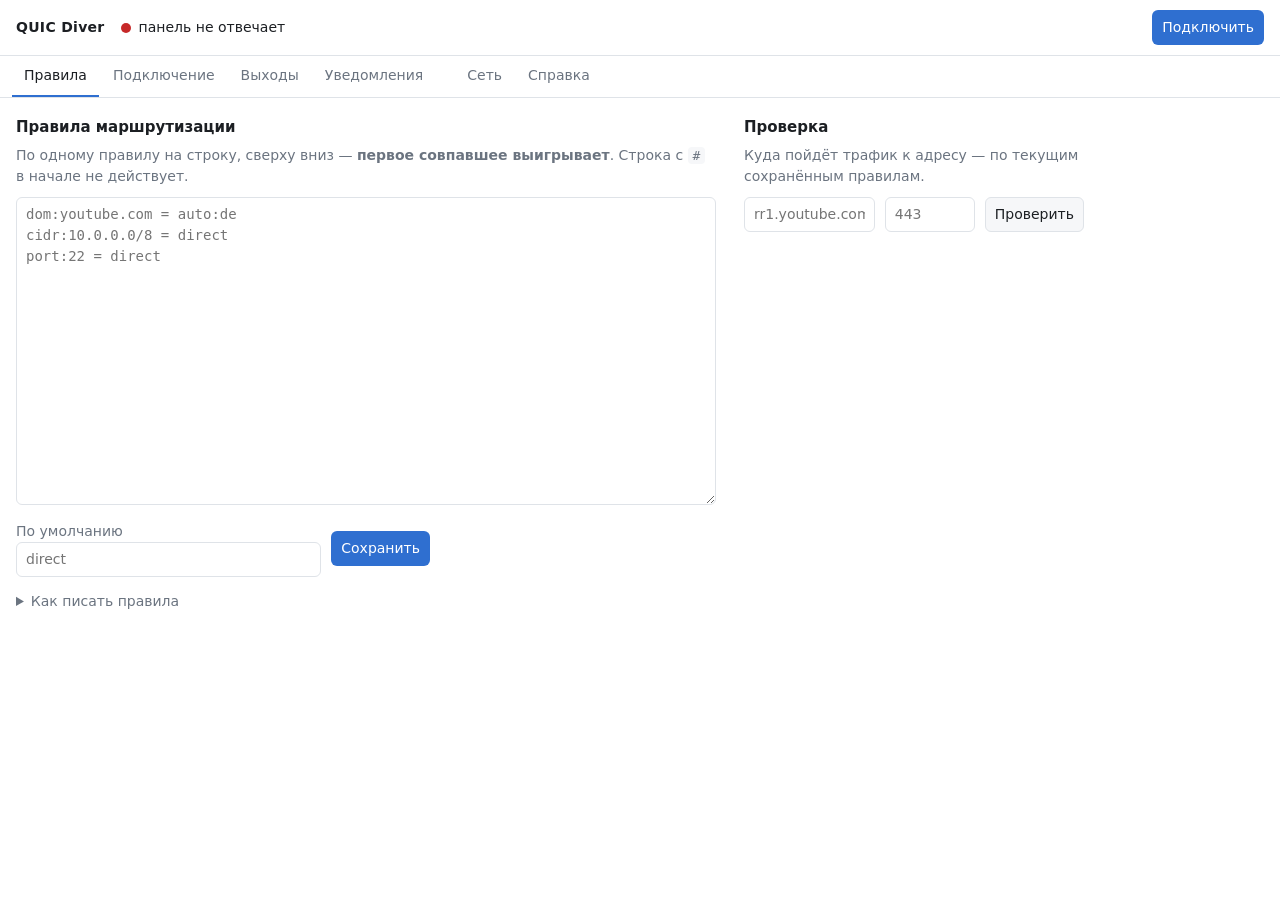
==== internal/client/panel/ui/index.html @ a463176b "feat(client): веб-панель Единственный GUI по ТЗ. Панель открывают, чтобы разово собрать роутинг, и з" ====
<!doctype html>
<html lang="ru">
<head>
<meta charset="utf-8">
<meta name="viewport" content="width=device-width, initial-scale=1">
<title>QUIC Diver</title>
<link rel="stylesheet" href="app.css">
</head>
<body>

<header class="top">
  <div class="brand">QUIC&nbsp;Diver</div>

  <!-- Состояние видно на любом экране: панель открывают, чтобы понять, что
       происходит, и прятать это за вкладкой незачем. -->
  <div class="state" id="state">
    <span class="dot" id="dot"></span>
    <span id="stateText">загружаю…</span>
    <span class="muted" id="stateNode"></span>
  </div>

  <div class="actions">
    <button id="btnConnect" class="primary">Подключить</button>
    <button id="btnDisconnect" hidden>Отключить</button>
  </div>
</header>

<nav class="tabs" id="tabs">
  <a href="#rules" data-tab="rules">Правила</a>
  <a href="#node" data-tab="node">Подключение</a>
  <a href="#exits" data-tab="exits">Выходы</a>
  <a href="#notices" data-tab="notices">Уведомления<span class="badge" id="unread" hidden></span></a>
  <a href="#admin" data-tab="admin">Сеть</a>
  <a href="#help" data-tab="help">Справка</a>
</nav>

<main>

<!-- ПРАВИЛА: главный экран. Ради него панель и открывают. -->
<section id="tab-rules" class="tab">
  <div class="cols">
    <div class="col">
      <h2>Правила маршрутизации</h2>
      <p class="hint">
        По одному правилу на строку, сверху вниз — <b>первое совпавшее выигрывает</b>.
        Строка с <code>#</code> в начале не действует.
      </p>
      <textarea id="rules" spellcheck="false" rows="14"
                placeholder="dom:youtube.com = auto:de&#10;cidr:10.0.0.0/8 = direct&#10;port:22 = direct"></textarea>

      <div class="row">
        <label>По умолчанию
          <input id="defaultOut" list="outs" placeholder="direct">
        </label>
        <button id="btnSaveRules" class="primary">Сохранить</button>
        <span id="rulesMsg" class="msg"></span>
      </div>

      <details class="ref">
        <summary>Как писать правила</summary>
        <table>
          <tr><td><code>dom:youtube.com</code></td><td>домен и его поддомены</td></tr>
          <tr><td><code>cidr:10.0.0.0/8</code></td><td>подсеть назначения</td></tr>
          <tr><td><code>port:443</code></td><td>порт назначения</td></tr>
          <tr><td><code>proc:chrome.exe</code></td><td>процесс <b class="warn">(пока не работает)</b></td></tr>
        </table>
        <p class="hint">
          Справа от <code>=</code> — куда направить: <code>direct</code> (наружу здесь),
          идентификатор узла или <code>auto:тег</code> (лучший узел с этим тегом).
        </p>
      </details>
    </div>

    <!-- ТЕСТЕР: лекарство от главной боли. Правила матчатся по порядку, и
         «почему пошло не туда» иначе выясняется на живом трафике. -->
    <div class="col side">
      <h2>Проверка</h2>
      <p class="hint">Куда пойдёт трафик к адресу — по текущим сохранённым правилам.</p>
      <div class="row">
        <input id="testHost" placeholder="rr1.youtube.com или 10.1.2.3" autocomplete="off">
        <input id="testPort" placeholder="443" class="narrow" inputmode="numeric">
        <button id="btnTest">Проверить</button>
      </div>
      <div id="testResult" class="result" hidden></div>
    </div>
  </div>
</section>

<!-- ПОДКЛЮЧЕНИЕ: узел, токен, что перехватывать. -->
<section id="tab-node" class="tab" hidden>
  <h2>Узел и доступ</h2>
  <p class="hint">
    Адрес — <code>хост:порт</code> или <code>IP:порт</code>. Если указан IP, впишите домен
    в SNI: тогда DNS в подключении не участвует, а сертификат остаётся валидным.
  </p>
  <table class="grid" id="entries"></table>
  <div class="row">
    <button id="btnAddEntry">Добавить точку входа</button>
    <span class="hint">Резервные пробуются по порядку, если первая недоступна.</span>
  </div>

  <label class="wide">Токен доступа
    <input id="token" type="password" autocomplete="off" placeholder="qd_…">
  </label>

  <h2>Перехват</h2>
  <div class="row wrap">
    <label class="check"><input type="checkbox" id="capIPv4"> IPv4</label>
    <label class="check"><input type="checkbox" id="capIPv6"> IPv6</label>
    <label class="check"><input type="checkbox" id="manageDNS"> Забирать DNS</label>
    <label class="check"><input type="checkbox" id="manageProxy"> Снимать системный прокси</label>
    <label>NAT46
      <select id="nat46"><option value="auto">авто</option><option value="on">вкл</option><option value="off">выкл</option></select>
    </label>
  </div>
  <p class="hint">
    Оба семейства выключены — перехватываются оба. «Забирать DNS» нужно, чтобы запросы
    шли через узел: иначе провайдер видит и подменяет их.
  </p>

  <div class="row">
    <button id="btnSaveNode" class="primary">Сохранить</button>
    <span id="nodeMsg" class="msg"></span>
  </div>
</section>

<!-- ВЫХОДЫ: что публикует узел. -->
<section id="tab-exits" class="tab" hidden>
  <h2>Доступные выходы</h2>
  <p class="hint">Метки для правил. Приезжают с узла — правило можно писать не вслепую.</p>
  <div class="row"><button id="btnReloadExits">Обновить</button><span id="exitsMsg" class="msg"></span></div>
  <table class="grid" id="exits"></table>
</section>

<!-- УВЕДОМЛЕНИЯ -->
<section id="tab-notices" class="tab" hidden>
  <h2>Уведомления</h2>
  <p class="hint">
    Сюда попадает то, где система отступила от правил, чтобы оставить вас со связью:
    выход был недоступен, трафик ушёл не туда, куда просили.
  </p>
  <div class="row">
    <button id="btnReadAll">Отметить прочитанными</button>
    <button id="btnClearNotices">Очистить</button>
  </div>
  <div id="notices" class="list"></div>
</section>

<!-- СЕТЬ: управление узлами по админ-токену. -->
<section id="tab-admin" class="tab" hidden>
  <h2>Управление сетью</h2>
  <p class="hint">
    Админ-токен нужен только на время сеанса и <b>не сохраняется</b> — ключ от всей
    сети не должен лежать на диске рядом с клиентским.
  </p>
  <div class="row">
    <input id="adminToken" type="password" placeholder="админ-токен" autocomplete="off">
    <button id="btnAdminLoad" class="primary">Войти</button>
    <span id="adminMsg" class="msg"></span>
  </div>

  <div id="adminBody" hidden>
    <div class="row wrap subtabs">
      <button data-admin="nodes" class="primary">Узлы</button>
      <button data-admin="users">Клиенты</button>
      <button data-admin="stats">Состояние</button>
      <button data-admin="cluster">Кластер</button>
    </div>
    <div id="adminView"></div>
  </div>
</section>

<!-- СПРАВКА -->
<section id="tab-help" class="tab" hidden>
  <div id="help"></div>
</section>

</main>

<script src="app.js"></script>
</body>
</html>
---- internal/client/panel/ui/app.css ----
/* Панель открывают, чтобы разово собрать роутинг, и забывают о ней. Отсюда всё:
   ни анимаций, ни переходов, ни декоративной графики — только то, что помогает
   быстро понять состояние и поправить правила. */

:root {
  --bg: #ffffff;
  --fg: #1c1f23;
  --muted: #6b7480;
  --line: #dfe3e8;
  --panel: #f6f7f9;
  --accent: #2f6fd0;
  --ok: #2e7d32;
  --warn: #b26a00;
  --err: #c62828;
  --mono: ui-monospace, "Cascadia Mono", Consolas, monospace;
}

/* Тема идёт за системой: панель открывают на минуту, и переключатель темы —
   ровно та кнопка, которую никто не нажмёт. */
@media (prefers-color-scheme: dark) {
  :root {
    --bg: #16191d;
    --fg: #e6e9ee;
    --muted: #98a2b0;
    --line: #2c3138;
    --panel: #1d2126;
    --accent: #6aa3f0;
    --ok: #6fbf73;
    --warn: #e0a33e;
    --err: #ef6b6b;
  }
}

* { box-sizing: border-box; }

body {
  margin: 0;
  background: var(--bg);
  color: var(--fg);
  font: 14px/1.5 system-ui, "Segoe UI", sans-serif;
}

/* --- шапка --- */

.top {
  display: flex;
  align-items: center;
  gap: 16px;
  padding: 10px 16px;
  border-bottom: 1px solid var(--line);
  position: sticky;
  top: 0;
  background: var(--bg);
  z-index: 2;
}

.brand { font-weight: 600; letter-spacing: .3px; }

.state { display: flex; align-items: center; gap: 8px; flex: 1; min-width: 0; }
.state .muted { overflow: hidden; text-overflow: ellipsis; white-space: nowrap; }

/* Точка повторяет цвета значка в лотке: пользователь уже знает, что они
   значат, и учить его второй раз незачем. */
.dot {
  width: 10px; height: 10px; border-radius: 50%;
  background: var(--muted); flex: none;
}
.dot.green { background: var(--ok); }
.dot.red { background: var(--err); }
.dot.blue { background: var(--accent); }

.actions { display: flex; gap: 8px; }

/* --- вкладки --- */

.tabs {
  display: flex; gap: 2px; padding: 0 12px;
  border-bottom: 1px solid var(--line); overflow-x: auto;
}
.tabs a {
  padding: 9px 12px; color: var(--muted); text-decoration: none;
  border-bottom: 2px solid transparent; white-space: nowrap;
}
.tabs a:hover { color: var(--fg); }
.tabs a.active { color: var(--fg); border-bottom-color: var(--accent); }

.badge {
  display: inline-block; margin-left: 6px; padding: 0 6px;
  background: var(--accent); color: #fff; border-radius: 9px; font-size: 12px;
}

main { padding: 18px 16px 40px; max-width: 1100px; }

h2 { font-size: 15px; margin: 0 0 6px; }
h2:not(:first-child) { margin-top: 24px; }

.hint { color: var(--muted); margin: 0 0 10px; }
.warn { color: var(--warn); }

/* --- элементы форм --- */

input, textarea, select, button {
  font: inherit; color: inherit;
  background: var(--bg);
  border: 1px solid var(--line); border-radius: 6px;
  padding: 6px 9px;
}
textarea, input { width: 100%; }
textarea { font-family: var(--mono); resize: vertical; }
input.narrow { width: 90px; }

button { background: var(--panel); cursor: pointer; white-space: nowrap; }
button:hover { border-color: var(--muted); }
button.primary { background: var(--accent); color: #fff; border-color: transparent; }
button:disabled { opacity: .5; cursor: default; }

label { display: block; color: var(--muted); }
label.wide { max-width: 520px; }
label.check { display: flex; align-items: center; gap: 6px; color: var(--fg); }
label.check input { width: auto; }

.row { display: flex; align-items: center; gap: 10px; margin: 10px 0; }
.row.wrap { flex-wrap: wrap; }
.row > label { flex: none; }
.cols { display: flex; gap: 28px; align-items: flex-start; flex-wrap: wrap; }
.col { flex: 1 1 420px; min-width: 320px; }
.col.side { flex: 0 1 340px; }

.msg { color: var(--muted); }
.msg.ok { color: var(--ok); }
.msg.err { color: var(--err); }

/* --- таблицы --- */

.grid { width: 100%; border-collapse: collapse; }
.grid th, .grid td {
  text-align: left; padding: 6px 8px;
  border-bottom: 1px solid var(--line); vertical-align: middle;
}
.grid th { color: var(--muted); font-weight: 500; font-size: 13px; }
.grid td.mono, .mono { font-family: var(--mono); }
.grid td.num { text-align: right; font-variant-numeric: tabular-nums; }

/* --- результат проверки правила --- */

.result {
  border: 1px solid var(--line); border-left: 3px solid var(--accent);
  border-radius: 6px; padding: 10px 12px; background: var(--panel);
}
.result .out { font-family: var(--mono); font-size: 16px; }
.result .why { color: var(--muted); margin-top: 4px; }
.result .note { color: var(--warn); margin-top: 6px; }

/* --- список уведомлений --- */

.list { display: flex; flex-direction: column; gap: 8px; }
.item {
  border: 1px solid var(--line); border-left: 3px solid var(--muted);
  border-radius: 6px; padding: 8px 12px; background: var(--panel);
}
.item.warn { border-left-color: var(--warn); }
.item.error { border-left-color: var(--err); }
.item.unread { border-left-width: 5px; }
.item .when { color: var(--muted); font-size: 12px; }

/* --- справка --- */

.ref { margin-top: 14px; }
.ref summary { cursor: pointer; color: var(--muted); }
.ref table { margin-top: 8px; border-collapse: collapse; }
.ref td { padding: 3px 12px 3px 0; }

#help h2 { margin-top: 22px; }
#help h3 { font-size: 14px; margin: 18px 0 4px; }
#help p, #help li { max-width: 76ch; }
#help code, code {
  font-family: var(--mono); font-size: 13px;
  background: var(--panel); padding: 1px 5px; border-radius: 4px;
}
#help pre {
  background: var(--panel); border: 1px solid var(--line);
  border-radius: 6px; padding: 10px 12px; overflow-x: auto;
}
#help pre code { background: none; padding: 0; }

.subtabs { border-bottom: 1px solid var(--line); padding-bottom: 10px; }
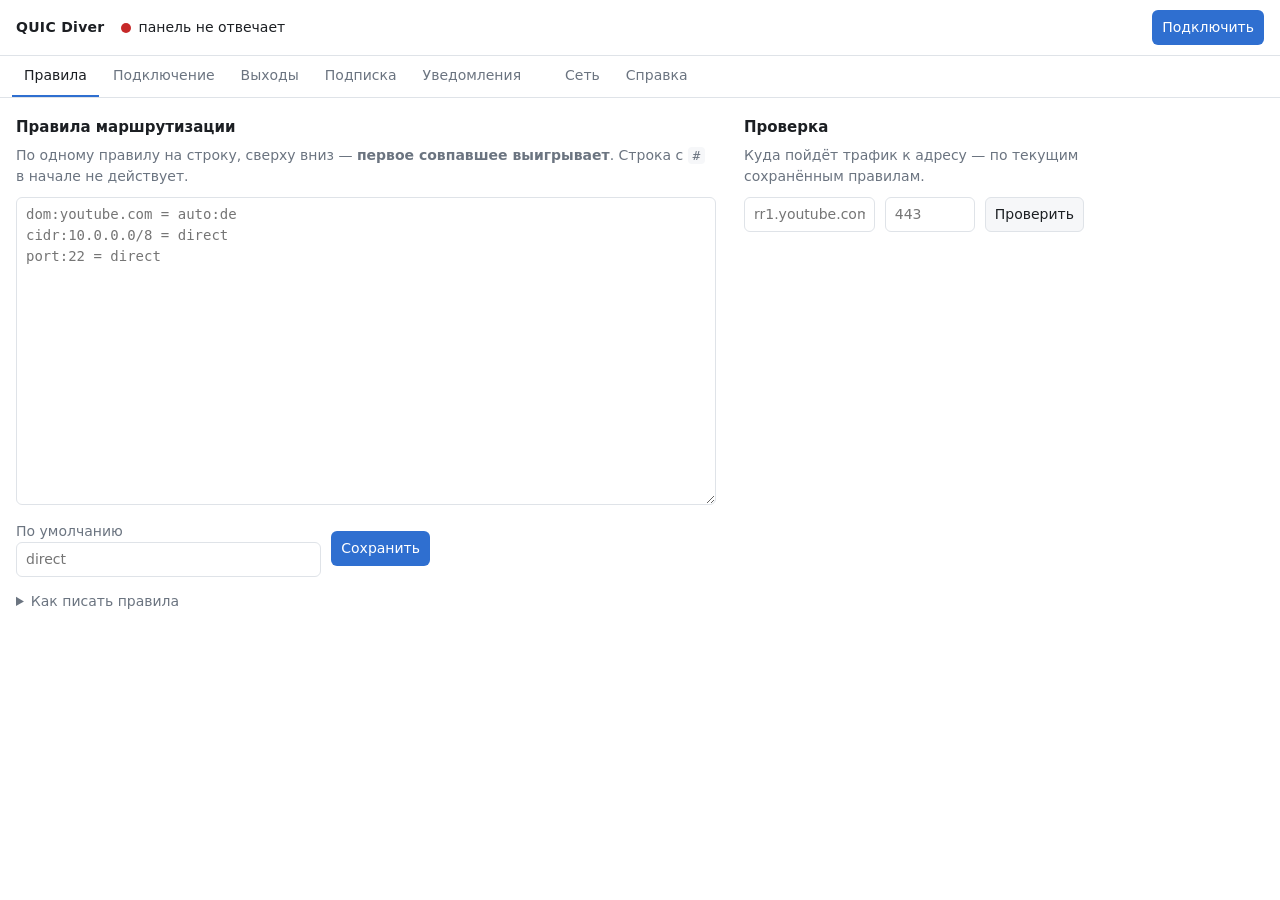
==== commit 23bfe62b: "feat: подписка — сеть рассказывает клиенту о себе сама Адрес узла вписывался руками или вшивался при" ====
--- a/internal/client/panel/ui/index.html
+++ b/internal/client/panel/ui/index.html
@@ -29,6 +29,7 @@
   <a href="#rules" data-tab="rules">Правила</a>
   <a href="#node" data-tab="node">Подключение</a>
   <a href="#exits" data-tab="exits">Выходы</a>
+  <a href="#sub" data-tab="sub">Подписка</a>
   <a href="#notices" data-tab="notices">Уведомления<span class="badge" id="unread" hidden></span></a>
   <a href="#admin" data-tab="admin">Сеть</a>
   <a href="#help" data-tab="help">Справка</a>
@@ -88,6 +89,17 @@
 
 <!-- ПОДКЛЮЧЕНИЕ: узел, токен, что перехватывать. -->
 <section id="tab-node" class="tab" hidden>
+  <h2>Ссылка подключения</h2>
+  <p class="hint">
+    Получили ссылку вида <code>qd://…</code> — вставьте её сюда. Клиент настроится сам:
+    узел, резервные точки и токен приедут вместе с ней.
+  </p>
+  <div class="row">
+    <input id="bundle" placeholder="qd://…" autocomplete="off" spellcheck="false">
+    <button id="btnBundle" class="primary">Применить</button>
+    <span id="bundleMsg" class="msg"></span>
+  </div>
+
   <h2>Узел и доступ</h2>
   <p class="hint">
     Адрес — <code>хост:порт</code> или <code>IP:порт</code>. Если указан IP, впишите домен
@@ -124,6 +136,14 @@
   </div>
 </section>
 
+<!-- ПОДПИСКА: что о нас знает сеть. -->
+<section id="tab-sub" class="tab" hidden>
+  <h2>Подписка</h2>
+  <p class="hint">Что сеть сообщает о вас и о себе. Обновляется сама, обычно раз в час.</p>
+  <div class="row"><button id="btnRefreshSub">Обновить сейчас</button><span id="subMsg" class="msg"></span></div>
+  <div id="subBody"></div>
+</section>
+
 <!-- ВЫХОДЫ: что публикует узел. -->
 <section id="tab-exits" class="tab" hidden>
   <h2>Доступные выходы</h2>
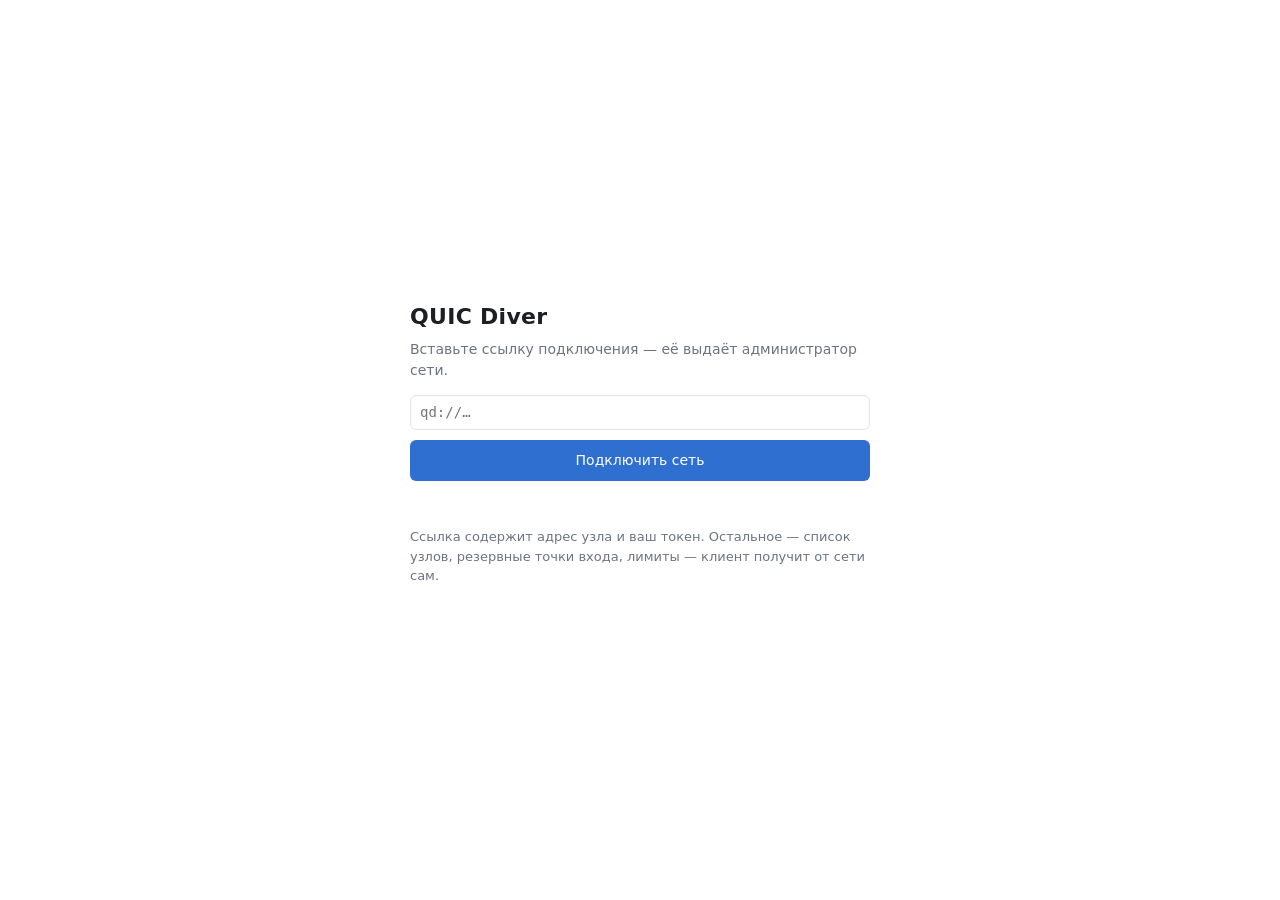
==== commit ba3a58d5: "feat(client): первый запуск просит ссылку, токен из сборки убран Токен вшивался в .exe при сборке. Э" ====
--- a/internal/client/panel/ui/index.html
+++ b/internal/client/panel/ui/index.html
@@ -7,6 +7,23 @@
 <link rel="stylesheet" href="app.css">
 </head>
 <body>
+
+<!-- ПЕРВЫЙ ЗАПУСК: пока клиент не настроен, показывать интерфейс нечем и
+     незачем — все экраны опираются на узел, которого нет. Одно поле и одно
+     действие: вставить ссылку. -->
+<div id="setup" class="setup" hidden>
+  <div class="setup-box">
+    <h1>QUIC&nbsp;Diver</h1>
+    <p>Вставьте ссылку подключения — её выдаёт администратор сети.</p>
+    <input id="setupLink" placeholder="qd://…" autocomplete="off" spellcheck="false">
+    <button id="setupApply" class="primary">Подключить сеть</button>
+    <div id="setupMsg" class="msg"></div>
+    <p class="hint">
+      Ссылка содержит адрес узла и ваш токен. Остальное — список узлов, резервные
+      точки входа, лимиты — клиент получит от сети сам.
+    </p>
+  </div>
+</div>
 
 <header class="top">
   <div class="brand">QUIC&nbsp;Diver</div>
--- a/internal/client/panel/ui/app.css
+++ b/internal/client/panel/ui/app.css
@@ -184,3 +184,21 @@
 #help pre code { background: none; padding: 0; }
 
 .subtabs { border-bottom: 1px solid var(--line); padding-bottom: 10px; }
+
+/* --- первый запуск --- */
+
+/* Пока клиент не настроен, интерфейс показывать нечем: все экраны опираются на
+   узел, которого нет. Отсюда полноэкранный блок с единственным действием. */
+.setup {
+  position: fixed; inset: 0; z-index: 10;
+  display: flex; align-items: center; justify-content: center;
+  background: var(--bg); padding: 24px;
+}
+
+.setup-box { width: 100%; max-width: 460px; }
+.setup-box h1 { font-size: 22px; margin: 0 0 6px; letter-spacing: .3px; }
+.setup-box p { color: var(--muted); margin: 0 0 14px; }
+.setup-box input { font-family: var(--mono); margin-bottom: 10px; }
+.setup-box button { width: 100%; padding: 9px; }
+.setup-box .msg { margin-top: 10px; min-height: 20px; }
+.setup-box .hint { margin-top: 16px; font-size: 13px; }
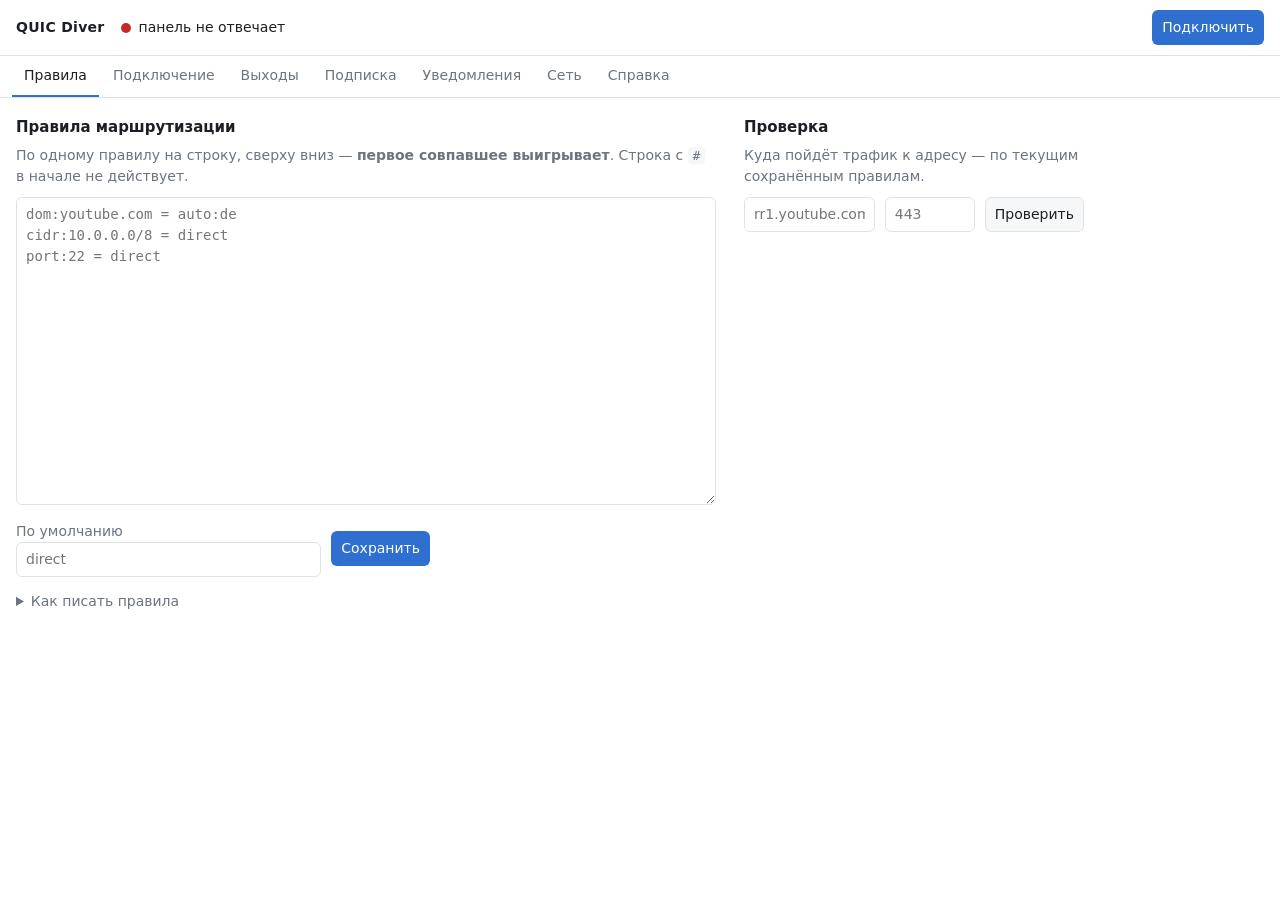
==== commit 080831ea: "feat: complete deployment script, multi-dns, process routing, hwid limits, web panel persistence, br" ====
--- a/internal/client/panel/ui/index.html
+++ b/internal/client/panel/ui/index.html
@@ -36,6 +36,7 @@
     <span class="muted" id="stateNode"></span>
   </div>
 
+  <span class="ver" id="ver" title="версия сборки"></span>
   <div class="actions">
     <button id="btnConnect" class="primary">Подключить</button>
     <button id="btnDisconnect" hidden>Отключить</button>
@@ -142,10 +143,22 @@
       <select id="nat46"><option value="auto">авто</option><option value="on">вкл</option><option value="off">выкл</option></select>
     </label>
   </div>
-  <p class="hint">
-    Оба семейства выключены — перехватываются оба. «Забирать DNS» нужно, чтобы запросы
-    шли через узел: иначе провайдер видит и подменяет их.
-  </p>
+
+  <h2>Локальные параметры приложения</h2>
+  <div class="row wrap">
+    <label>Скорость BRUTAL (Мбит/с)
+      <input id="brutalMbps" type="number" class="narrow" placeholder="700" value="700">
+    </label>
+    <label class="check"><input type="checkbox" id="autoConnect"> Автоподключение при старте</label>
+    <label class="check"><input type="checkbox" id="autoStart"> Автозапуск с ОС</label>
+    <label class="check"><input type="checkbox" id="logEnabled"> Лог в файл</label>
+    <label>Макс лог (МБ)
+      <input id="logMaxMB" type="number" class="narrow" placeholder="1" value="1">
+    </label>
+    <label>Уровень лога
+      <select id="logLevel"><option value="info">Рабочий (Info)</option><option value="debug">Отладка (Debug)</option><option value="trace">Полный (Trace)</option></select>
+    </label>
+  </div>
 
   <div class="row">
     <button id="btnSaveNode" class="primary">Сохранить</button>
--- a/internal/client/panel/ui/app.css
+++ b/internal/client/panel/ui/app.css
@@ -33,6 +33,15 @@
 
 * { box-sizing: border-box; }
 
+/* Атрибут hidden обязан прятать.
+ *
+ * Браузер реализует его как display:none в СВОЁМ стиле, поэтому любое display
+ * в нашем — .setup, .top, .tabs, .badge — оказывается сильнее, и элемент
+ * остаётся на экране. Экран первой настройки из-за этого висел поверх панели
+ * навсегда: в DOM он числился скрытым, а человек видел его и не мог пройти
+ * дальше. Правило со всей строгостью снимает целый класс таких ошибок. */
+[hidden] { display: none !important; }
+
 body {
   margin: 0;
   background: var(--bg);
@@ -202,3 +211,15 @@
 .setup-box button { width: 100%; padding: 9px; }
 .setup-box .msg { margin-top: 10px; min-height: 20px; }
 .setup-box .hint { margin-top: 16px; font-size: 13px; }
+
+/* Версия сборки в шапке: маленькая, но всегда на виду. «Поправил, пересобрал,
+   а поведение прежнее» почти всегда означает запущенный другой файл. */
+.ver { color: var(--muted); font-size: 12px; font-family: var(--mono); white-space: nowrap; }
+
+/* Сбой скрипта виден сразу: иначе экран «просто не реагирует», и причину
+   приходится выяснять через F12 — куда доходит не каждый. */
+.script-err {
+  position: fixed; left: 0; right: 0; bottom: 0; z-index: 20;
+  background: var(--err); color: #fff;
+  padding: 8px 14px; font-size: 13px; font-family: var(--mono);
+}
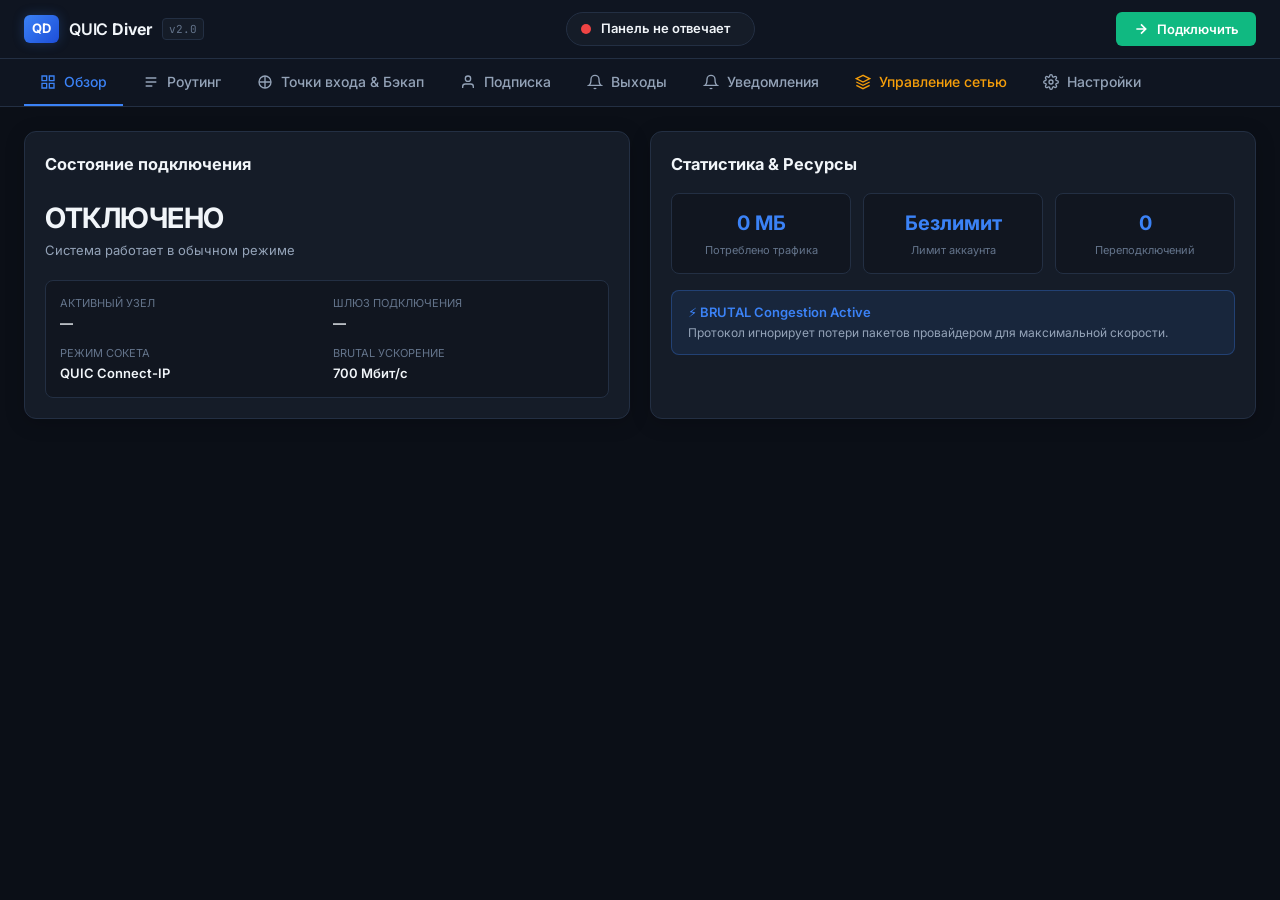
==== commit 5c59e9a3: "feat(panel): complete UI redesign with dark theme, dashboard, presets, server DB backup & admin cont" ====
--- a/internal/client/panel/ui/index.html
+++ b/internal/client/panel/ui/index.html
@@ -3,229 +3,406 @@
 <head>
 <meta charset="utf-8">
 <meta name="viewport" content="width=device-width, initial-scale=1">
-<title>QUIC Diver</title>
+<title>QUIC Diver — Панель управления</title>
+<link rel="preconnect" href="https://fonts.googleapis.com">
+<link rel="preconnect" href="https://fonts.gstatic.com" crossorigin>
+<link href="https://fonts.googleapis.com/css2?family=Inter:wght@400;500;600;700&family=JetBrains+Mono:wght@400;500&display=swap" rel="stylesheet">
 <link rel="stylesheet" href="app.css">
 </head>
 <body>
 
-<!-- ПЕРВЫЙ ЗАПУСК: пока клиент не настроен, показывать интерфейс нечем и
-     незачем — все экраны опираются на узел, которого нет. Одно поле и одно
-     действие: вставить ссылку. -->
-<div id="setup" class="setup" hidden>
-  <div class="setup-box">
-    <h1>QUIC&nbsp;Diver</h1>
-    <p>Вставьте ссылку подключения — её выдаёт администратор сети.</p>
-    <input id="setupLink" placeholder="qd://…" autocomplete="off" spellcheck="false">
-    <button id="setupApply" class="primary">Подключить сеть</button>
-    <div id="setupMsg" class="msg"></div>
-    <p class="hint">
-      Ссылка содержит адрес узла и ваш токен. Остальное — список узлов, резервные
-      точки входа, лимиты — клиент получит от сети сам.
+<!-- СМОТР ПЕРВОГО ЗАПУСКА: Ввод ссылки подписки при чистом старте -->
+<div id="setup" class="setup-overlay" hidden>
+  <div class="setup-card">
+    <div class="setup-header">
+      <div class="brand-logo">QD</div>
+      <h1>QUIC Diver</h1>
+      <p>Вставьте ссылку подключения (выдаётся администратором)</p>
+    </div>
+    <div class="setup-form">
+      <input id="setupLink" placeholder="qd://ey..." autocomplete="off" spellcheck="false">
+      <button id="setupApply" class="btn btn-primary btn-block">Подключить сеть</button>
+      <div id="setupMsg" class="form-msg"></div>
+    </div>
+    <p class="setup-hint">
+      Ссылка содержит адрес узла, ваши права и ключ доступа. Все параметры сети подтянутся автоматически.
     </p>
   </div>
 </div>
 
-<header class="top">
-  <div class="brand">QUIC&nbsp;Diver</div>
-
-  <!-- Состояние видно на любом экране: панель открывают, чтобы понять, что
-       происходит, и прятать это за вкладкой незачем. -->
-  <div class="state" id="state">
-    <span class="dot" id="dot"></span>
-    <span id="stateText">загружаю…</span>
-    <span class="muted" id="stateNode"></span>
-  </div>
-
-  <span class="ver" id="ver" title="версия сборки"></span>
-  <div class="actions">
-    <button id="btnConnect" class="primary">Подключить</button>
-    <button id="btnDisconnect" hidden>Отключить</button>
-  </div>
-</header>
-
-<nav class="tabs" id="tabs">
-  <a href="#rules" data-tab="rules">Правила</a>
-  <a href="#node" data-tab="node">Подключение</a>
-  <a href="#exits" data-tab="exits">Выходы</a>
-  <a href="#sub" data-tab="sub">Подписка</a>
-  <a href="#notices" data-tab="notices">Уведомления<span class="badge" id="unread" hidden></span></a>
-  <a href="#admin" data-tab="admin">Сеть</a>
-  <a href="#help" data-tab="help">Справка</a>
-</nav>
-
-<main>
-
-<!-- ПРАВИЛА: главный экран. Ради него панель и открывают. -->
-<section id="tab-rules" class="tab">
-  <div class="cols">
-    <div class="col">
-      <h2>Правила маршрутизации</h2>
-      <p class="hint">
-        По одному правилу на строку, сверху вниз — <b>первое совпавшее выигрывает</b>.
-        Строка с <code>#</code> в начале не действует.
-      </p>
-      <textarea id="rules" spellcheck="false" rows="14"
-                placeholder="dom:youtube.com = auto:de&#10;cidr:10.0.0.0/8 = direct&#10;port:22 = direct"></textarea>
-
-      <div class="row">
-        <label>По умолчанию
-          <input id="defaultOut" list="outs" placeholder="direct">
-        </label>
-        <button id="btnSaveRules" class="primary">Сохранить</button>
-        <span id="rulesMsg" class="msg"></span>
-      </div>
-
-      <details class="ref">
-        <summary>Как писать правила</summary>
-        <table>
-          <tr><td><code>dom:youtube.com</code></td><td>домен и его поддомены</td></tr>
-          <tr><td><code>cidr:10.0.0.0/8</code></td><td>подсеть назначения</td></tr>
-          <tr><td><code>port:443</code></td><td>порт назначения</td></tr>
-          <tr><td><code>proc:chrome.exe</code></td><td>процесс <b class="warn">(пока не работает)</b></td></tr>
-        </table>
-        <p class="hint">
-          Справа от <code>=</code> — куда направить: <code>direct</code> (наружу здесь),
-          идентификатор узла или <code>auto:тег</code> (лучший узел с этим тегом).
-        </p>
-      </details>
+<div class="app-layout">
+  <!-- ВЕРХНЯЯ ПАНЕЛЬ СТАТУСА -->
+  <header class="app-header">
+    <div class="header-brand">
+      <span class="logo-icon">QD</span>
+      <span class="logo-text">QUIC <strong>Diver</strong></span>
+      <span class="version-tag" id="ver">v2.0</span>
     </div>
 
-    <!-- ТЕСТЕР: лекарство от главной боли. Правила матчатся по порядку, и
-         «почему пошло не туда» иначе выясняется на живом трафике. -->
-    <div class="col side">
-      <h2>Проверка</h2>
-      <p class="hint">Куда пойдёт трафик к адресу — по текущим сохранённым правилам.</p>
-      <div class="row">
-        <input id="testHost" placeholder="rr1.youtube.com или 10.1.2.3" autocomplete="off">
-        <input id="testPort" placeholder="443" class="narrow" inputmode="numeric">
-        <button id="btnTest">Проверить</button>
-      </div>
-      <div id="testResult" class="result" hidden></div>
+    <!-- ТЕКУЩИЙ СТАТУС СЕДА -->
+    <div class="connection-status-pill" id="state">
+      <span class="status-dot" id="dot"></span>
+      <span class="status-label" id="stateText">Загрузка...</span>
+      <span class="status-node-info" id="stateNode"></span>
     </div>
-  </div>
-</section>
-
-<!-- ПОДКЛЮЧЕНИЕ: узел, токен, что перехватывать. -->
-<section id="tab-node" class="tab" hidden>
-  <h2>Ссылка подключения</h2>
-  <p class="hint">
-    Получили ссылку вида <code>qd://…</code> — вставьте её сюда. Клиент настроится сам:
-    узел, резервные точки и токен приедут вместе с ней.
-  </p>
-  <div class="row">
-    <input id="bundle" placeholder="qd://…" autocomplete="off" spellcheck="false">
-    <button id="btnBundle" class="primary">Применить</button>
-    <span id="bundleMsg" class="msg"></span>
-  </div>
-
-  <h2>Узел и доступ</h2>
-  <p class="hint">
-    Адрес — <code>хост:порт</code> или <code>IP:порт</code>. Если указан IP, впишите домен
-    в SNI: тогда DNS в подключении не участвует, а сертификат остаётся валидным.
-  </p>
-  <table class="grid" id="entries"></table>
-  <div class="row">
-    <button id="btnAddEntry">Добавить точку входа</button>
-    <span class="hint">Резервные пробуются по порядку, если первая недоступна.</span>
-  </div>
-
-  <label class="wide">Токен доступа
-    <input id="token" type="password" autocomplete="off" placeholder="qd_…">
-  </label>
-
-  <h2>Перехват</h2>
-  <div class="row wrap">
-    <label class="check"><input type="checkbox" id="capIPv4"> IPv4</label>
-    <label class="check"><input type="checkbox" id="capIPv6"> IPv6</label>
-    <label class="check"><input type="checkbox" id="manageDNS"> Забирать DNS</label>
-    <label class="check"><input type="checkbox" id="manageProxy"> Снимать системный прокси</label>
-    <label>NAT46
-      <select id="nat46"><option value="auto">авто</option><option value="on">вкл</option><option value="off">выкл</option></select>
-    </label>
-  </div>
-
-  <h2>Локальные параметры приложения</h2>
-  <div class="row wrap">
-    <label>Скорость BRUTAL (Мбит/с)
-      <input id="brutalMbps" type="number" class="narrow" placeholder="700" value="700">
-    </label>
-    <label class="check"><input type="checkbox" id="autoConnect"> Автоподключение при старте</label>
-    <label class="check"><input type="checkbox" id="autoStart"> Автозапуск с ОС</label>
-    <label class="check"><input type="checkbox" id="logEnabled"> Лог в файл</label>
-    <label>Макс лог (МБ)
-      <input id="logMaxMB" type="number" class="narrow" placeholder="1" value="1">
-    </label>
-    <label>Уровень лога
-      <select id="logLevel"><option value="info">Рабочий (Info)</option><option value="debug">Отладка (Debug)</option><option value="trace">Полный (Trace)</option></select>
-    </label>
-  </div>
-
-  <div class="row">
-    <button id="btnSaveNode" class="primary">Сохранить</button>
-    <span id="nodeMsg" class="msg"></span>
-  </div>
-</section>
-
-<!-- ПОДПИСКА: что о нас знает сеть. -->
-<section id="tab-sub" class="tab" hidden>
-  <h2>Подписка</h2>
-  <p class="hint">Что сеть сообщает о вас и о себе. Обновляется сама, обычно раз в час.</p>
-  <div class="row"><button id="btnRefreshSub">Обновить сейчас</button><span id="subMsg" class="msg"></span></div>
-  <div id="subBody"></div>
-</section>
-
-<!-- ВЫХОДЫ: что публикует узел. -->
-<section id="tab-exits" class="tab" hidden>
-  <h2>Доступные выходы</h2>
-  <p class="hint">Метки для правил. Приезжают с узла — правило можно писать не вслепую.</p>
-  <div class="row"><button id="btnReloadExits">Обновить</button><span id="exitsMsg" class="msg"></span></div>
-  <table class="grid" id="exits"></table>
-</section>
-
-<!-- УВЕДОМЛЕНИЯ -->
-<section id="tab-notices" class="tab" hidden>
-  <h2>Уведомления</h2>
-  <p class="hint">
-    Сюда попадает то, где система отступила от правил, чтобы оставить вас со связью:
-    выход был недоступен, трафик ушёл не туда, куда просили.
-  </p>
-  <div class="row">
-    <button id="btnReadAll">Отметить прочитанными</button>
-    <button id="btnClearNotices">Очистить</button>
-  </div>
-  <div id="notices" class="list"></div>
-</section>
-
-<!-- СЕТЬ: управление узлами по админ-токену. -->
-<section id="tab-admin" class="tab" hidden>
-  <h2>Управление сетью</h2>
-  <p class="hint">
-    Админ-токен нужен только на время сеанса и <b>не сохраняется</b> — ключ от всей
-    сети не должен лежать на диске рядом с клиентским.
-  </p>
-  <div class="row">
-    <input id="adminToken" type="password" placeholder="админ-токен" autocomplete="off">
-    <button id="btnAdminLoad" class="primary">Войти</button>
-    <span id="adminMsg" class="msg"></span>
-  </div>
-
-  <div id="adminBody" hidden>
-    <div class="row wrap subtabs">
-      <button data-admin="nodes" class="primary">Узлы</button>
-      <button data-admin="users">Клиенты</button>
-      <button data-admin="stats">Состояние</button>
-      <button data-admin="cluster">Кластер</button>
+
+    <!-- КНОПКИ УПРАВЛЕНИЯ СЕССИЕЙ -->
+    <div class="header-actions">
+      <button id="btnConnect" class="btn btn-connect">
+        <svg viewBox="0 0 24 24" width="16" height="16" fill="none" stroke="currentColor" stroke-width="2.5"><path d="M5 12h14M12 5l7 7-7 7"/></svg>
+        <span>Подключить</span>
+      </button>
+      <button id="btnDisconnect" class="btn btn-disconnect" hidden>
+        <svg viewBox="0 0 24 24" width="16" height="16" fill="none" stroke="currentColor" stroke-width="2.5"><rect x="6" y="6" width="12" height="12" rx="2"/></svg>
+        <span>Отключить</span>
+      </button>
     </div>
-    <div id="adminView"></div>
-  </div>
-</section>
-
-<!-- СПРАВКА -->
-<section id="tab-help" class="tab" hidden>
-  <div id="help"></div>
-</section>
-
-</main>
+  </header>
+
+  <!-- ВКЛАДКИ НАВИГАЦИИ -->
+  <nav class="app-nav">
+    <a href="#dashboard" data-tab="dashboard" class="nav-item active">
+      <svg viewBox="0 0 24 24" width="16" height="16" fill="none" stroke="currentColor" stroke-width="2"><path d="M3 3h7v7H3zM14 3h7v7h-7zM14 14h7v7h-7zM3 14h7v7H3z"/></svg>
+      <span>Обзор</span>
+    </a>
+    <a href="#rules" data-tab="rules" class="nav-item">
+      <svg viewBox="0 0 24 24" width="16" height="16" fill="none" stroke="currentColor" stroke-width="2"><path d="M4 6h16M4 12h16M4 18h10"/></svg>
+      <span>Роутинг</span>
+    </a>
+    <a href="#node" data-tab="node" class="nav-item">
+      <svg viewBox="0 0 24 24" width="16" height="16" fill="none" stroke="currentColor" stroke-width="2"><circle cx="12" cy="12" r="9"/><path d="M12 3v18M3 12h18"/></svg>
+      <span>Точки входа & Бэкап</span>
+    </a>
+    <a href="#sub" data-tab="sub" class="nav-item">
+      <svg viewBox="0 0 24 24" width="16" height="16" fill="none" stroke="currentColor" stroke-width="2"><path d="M20 21v-2a4 4 0 0 0-4-4H8a4 4 0 0 0-4 4v2"/><circle cx="12" cy="7" r="4"/></svg>
+      <span>Подписка</span>
+    </a>
+    <a href="#exits" data-tab="exits" class="nav-item">
+      <svg viewBox="0 0 24 24" width="16" height="16" fill="none" stroke="currentColor" stroke-width="2"><path d="M18 8A6 6 0 0 0 6 8c0 7-3 9-3 9h18s-3-2-3-9"/><path d="M13.73 21a2 2 0 0 1-3.46 0"/></svg>
+      <span>Выходы</span>
+    </a>
+    <a href="#notices" data-tab="notices" class="nav-item">
+      <svg viewBox="0 0 24 24" width="16" height="16" fill="none" stroke="currentColor" stroke-width="2"><path d="M18 8A6 6 0 0 0 6 8c0 7-3 9-3 9h18s-3-2-3-9"/><path d="M13.73 21a2 2 0 0 1-3.46 0"/></svg>
+      <span>Уведомления <span class="badge" id="unread" hidden>0</span></span>
+    </a>
+    <a href="#admin" data-tab="admin" class="nav-item nav-admin">
+      <svg viewBox="0 0 24 24" width="16" height="16" fill="none" stroke="currentColor" stroke-width="2"><path d="M12 2L2 7l10 5 10-5-10-5zM2 17l10 5 10-5M2 12l10 5 10-5"/></svg>
+      <span>Управление сетью</span>
+    </a>
+    <a href="#settings" data-tab="settings" class="nav-item">
+      <svg viewBox="0 0 24 24" width="16" height="16" fill="none" stroke="currentColor" stroke-width="2"><circle cx="12" cy="12" r="3"/><path d="M19.4 15a1.65 1.65 0 0 0 .33 1.82l.06.06a2 2 0 0 1 0 2.83 2 2 0 0 1-2.83 0l-.06-.06a1.65 1.65 0 0 0-1.82-.33 1.65 1.65 0 0 0-1 1.51V21a2 2 0 0 1-2 2 2 2 0 0 1-2-2v-.09A1.65 1.65 0 0 0 9 19.4a1.65 1.65 0 0 0-1.82.33l-.06.06a2 2 0 0 1-2.83 0 2 2 0 0 1 0-2.83l.06-.06a1.65 1.65 0 0 0 .33-1.82 1.65 1.65 0 0 0-1.51-1H3a2 2 0 0 1-2-2 2 2 0 0 1 2-2h.09A1.65 1.65 0 0 0 4.6 9a1.65 1.65 0 0 0-.33-1.82l-.06-.06a2 2 0 0 1 0-2.83 2 2 0 0 1 2.83 0l.06.06a1.65 1.65 0 0 0 1.82.33H9a1.65 1.65 0 0 0 1-1.51V3a2 2 0 0 1 2-2 2 2 0 0 1 2 2v.09a1.65 1.65 0 0 0 1 1.51 1.65 1.65 0 0 0 1.82-.33l.06-.06a2 2 0 0 1 2.83 0 2 2 0 0 1 0 2.83l-.06.06a1.65 1.65 0 0 0-.33 1.82V9a1.65 1.65 0 0 0 1.51 1H21a2 2 0 0 1 2 2 2 2 0 0 1-2 2h-.09a1.65 1.65 0 0 0-1.51 1z"/></svg>
+      <span>Настройки</span>
+    </a>
+  </nav>
+
+  <!-- ОСНОВНОЙ КОНТЕНТ -->
+  <main class="app-content">
+
+    <!-- 1. ОБЗОР (DASHBOARD) -->
+    <section id="tab-dashboard" class="tab-page">
+      <div class="dash-grid">
+        <div class="card status-card">
+          <div class="card-header">
+            <h3>Состояние подключения</h3>
+            <span class="pulse-indicator" id="dashPulse"></span>
+          </div>
+          <div class="status-big-display">
+            <span class="status-title" id="dashStatusTitle">ОТКЛЮЧЕНО</span>
+            <span class="status-sub" id="dashStatusSub">Система работает в обычном режиме</span>
+          </div>
+          <div class="dash-meta-grid">
+            <div class="meta-item">
+              <span class="meta-label">Активный узел</span>
+              <span class="meta-value" id="dashNodeName">—</span>
+            </div>
+            <div class="meta-item">
+              <span class="meta-label">Шлюз подключения</span>
+              <span class="meta-value" id="dashNodeAddr">—</span>
+            </div>
+            <div class="meta-item">
+              <span class="meta-label">Режим сокета</span>
+              <span class="meta-value">QUIC Connect-IP</span>
+            </div>
+            <div class="meta-item">
+              <span class="meta-label">BRUTAL Ускорение</span>
+              <span class="meta-value" id="dashBrutalRate">700 Мбит/с</span>
+            </div>
+          </div>
+        </div>
+
+        <div class="card stat-card">
+          <h3>Статистика & Ресурсы</h3>
+          <div class="stat-boxes">
+            <div class="stat-box">
+              <span class="stat-num" id="dashStatTraffic">0 МБ</span>
+              <span class="stat-desc">Потреблено трафика</span>
+            </div>
+            <div class="stat-box">
+              <span class="stat-num" id="dashStatLimit">Безлимит</span>
+              <span class="stat-desc">Лимит аккаунта</span>
+            </div>
+            <div class="stat-box">
+              <span class="stat-num" id="dashStatAttempts">0</span>
+              <span class="stat-desc">Переподключений</span>
+            </div>
+          </div>
+          <div class="quick-banner">
+            <div class="banner-title">⚡ BRUTAL Congestion Active</div>
+            <div class="banner-text">Протокол игнорирует потери пакетов провайдером для максимальной скорости.</div>
+          </div>
+        </div>
+      </div>
+    </section>
+
+    <!-- 2. РОУТИНГ (RULES) -->
+    <section id="tab-rules" class="tab-page" hidden>
+      <div class="section-title">
+        <h2>Маршрутизация трафика</h2>
+        <p class="subtitle">Настройка правил перенаправления запросов. Строки с <code>#</code> игнорируются.</p>
+      </div>
+
+      <!-- Карточка с правилом приоритетов -->
+      <div class="priority-banner card">
+        <div class="priority-title">⚡ Иерархия применения правил (сверху вниз):</div>
+        <div class="priority-steps">
+          <div class="p-step">
+            <span class="step-num">1</span>
+            <span class="step-txt"><strong>Доменные правила & Geosite</strong> (самый высокий приоритет: <code>dom:youtube.com = auto:de</code>)</span>
+          </div>
+          <div class="p-step">
+            <span class="step-num">2</span>
+            <span class="step-txt"><strong>Правила по процессам</strong> (например: <code>proc:chrome.exe = direct</code>)</span>
+          </div>
+          <div class="p-step">
+            <span class="step-num">3</span>
+            <span class="step-txt"><strong>Базовый маршрут по умолчанию</strong> (всё остальное: <code>direct</code> или узел)</span>
+          </div>
+        </div>
+      </div>
+
+      <!-- Быстрый пресет доменов -->
+      <div class="card preset-card">
+        <span class="preset-label">Быстрые пресеты:</span>
+        <div class="preset-buttons">
+          <button type="button" class="btn btn-sm" onclick="addRulePreset('youtube')">+ YouTube</button>
+          <button type="button" class="btn btn-sm" onclick="addRulePreset('discord')">+ Discord</button>
+          <button type="button" class="btn btn-sm" onclick="addRulePreset('telegram')">+ Telegram</button>
+          <button type="button" class="btn btn-sm" onclick="addRulePreset('steam')">+ Steam</button>
+          <button type="button" class="btn btn-sm" onclick="addRulePreset('chatgpt')">+ ChatGPT</button>
+        </div>
+      </div>
+
+      <div class="cols-grid">
+        <div class="card col-main">
+          <h3>Редактор правил</h3>
+          <textarea id="rules" class="code-editor" rows="12" spellcheck="false"
+                    placeholder="# Доменные правила&#10;dom:youtube.com = auto:de&#10;dom:discord.gg = auto:de&#10;&#10;# Процессы&#10;proc:chrome.exe = auto:de&#10;proc:telegram.exe = direct&#10;&#10;# Сети и порты&#10;cidr:10.0.0.0/8 = direct&#10;port:22 = direct"></textarea>
+
+          <div class="form-row mt-12">
+            <label class="form-label inline">Маршрут по умолчанию:
+              <input id="defaultOut" placeholder="direct" class="input-inline">
+            </label>
+            <button id="btnSaveRules" class="btn btn-primary">Сохранить правила</button>
+            <span id="rulesMsg" class="form-msg"></span>
+          </div>
+        </div>
+
+        <div class="card col-side">
+          <h3>Тестер маршрутов</h3>
+          <p class="hint-sm">Проверьте, по какому правилу пойдут запросы к конкретному домену или IP.</p>
+          <div class="form-stack mt-8">
+            <input id="testHost" placeholder="rr1.youtube.com или 1.1.1.1">
+            <input id="testPort" placeholder="443 (порт)">
+            <button id="btnTest" class="btn btn-secondary">Проверить адрес</button>
+          </div>
+          <div id="testResult" class="test-result-box" hidden></div>
+        </div>
+      </div>
+    </section>
+
+    <!-- 3. ТОЧКИ ВХОДА & БЭКАП (NODE & DB BACKUP) -->
+    <section id="tab-node" class="tab-page" hidden>
+      <div class="section-title">
+        <h2>Точки входа & Синхронизация БД</h2>
+        <p class="subtitle">Управление адресами подключения и сохранение настроек на сервере.</p>
+      </div>
+
+      <!-- Блок бэкапа на сервер -->
+      <div class="card backup-card">
+        <div class="backup-info">
+          <h3>💾 Бэкап настроек в БД сервера</h3>
+          <p class="hint-sm">Вы можете сохранить все ваши правила и настройки прямо в базу данных сервера. При чистой переустановке ОС их можно получить в 1 клик.</p>
+        </div>
+        <div class="backup-actions">
+          <button id="btnSaveServerBackup" class="btn btn-primary">Сохранить бэкап на сервер</button>
+          <button id="btnRestoreServerBackup" class="btn btn-secondary">Загрузить бэкап с сервера</button>
+        </div>
+        <div id="backupMsg" class="form-msg mt-4"></div>
+      </div>
+
+      <!-- Импорт подписки -->
+      <div class="card mt-16">
+        <h3>Импорт ссылки подписки (qd://)</h3>
+        <div class="form-row mt-8">
+          <input id="bundle" placeholder="qd://eyJ2..." autocomplete="off" spellcheck="false">
+          <button id="btnBundle" class="btn btn-primary">Применить подписку</button>
+        </div>
+        <span id="bundleMsg" class="form-msg"></span>
+      </div>
+
+      <!-- Список точек входа -->
+      <div class="card mt-16">
+        <h3>Список узлов сети</h3>
+        <table class="grid-table" id="entries"></table>
+        <div class="mt-8">
+          <button id="btnAddEntry" class="btn btn-secondary">+ Добавить точку входа</button>
+        </div>
+      </div>
+
+      <!-- Ключ доступа -->
+      <div class="card mt-16">
+        <h3>Ключ доступа (Токен)</h3>
+        <input id="token" type="password" autocomplete="off" placeholder="qd_...">
+      </div>
+
+      <!-- Перехват трафика -->
+      <div class="card mt-16">
+        <h3>Параметры перехвата</h3>
+        <div class="checks-grid">
+          <label class="checkbox-item"><input type="checkbox" id="capIPv4"> Перехватывать IPv4</label>
+          <label class="checkbox-item"><input type="checkbox" id="capIPv6"> Перехватывать IPv6</label>
+          <label class="checkbox-item"><input type="checkbox" id="manageDNS"> Управлять Системным DNS</label>
+          <label class="checkbox-item"><input type="checkbox" id="manageProxy"> Отключать системный прокси</label>
+        </div>
+      </div>
+
+      <div class="mt-16">
+        <button id="btnSaveNode" class="btn btn-primary">Сохранить параметры подключения</button>
+        <span id="nodeMsg" class="form-msg"></span>
+      </div>
+    </section>
+
+    <!-- 4. ПОДПИСКА -->
+    <section id="tab-sub" class="tab-page" hidden>
+      <div class="section-title">
+        <h2>Подписка сети</h2>
+        <p class="subtitle">Информация о вашем токене, лимитах трафика и доступных узлах.</p>
+      </div>
+      <div class="card">
+        <div class="form-row mb-12">
+          <button id="btnRefreshSub" class="btn btn-secondary">Обновить данные подписки</button>
+          <span id="subMsg" class="form-msg"></span>
+        </div>
+        <div id="subBody" class="sub-content-box"></div>
+      </div>
+    </section>
+
+    <!-- 5. ВЫХОДЫ -->
+    <section id="tab-exits" class="tab-page" hidden>
+      <div class="section-title">
+        <h2>Доступные выходы (Nodes & Categories)</h2>
+        <p class="subtitle">Список категорий и узлов, которые можно указывать в правилах (например: <code>auto:de</code>).</p>
+      </div>
+      <div class="card">
+        <button id="btnReloadExits" class="btn btn-secondary mb-12">Обновить список выходов</button>
+        <span id="exitsMsg" class="form-msg"></span>
+        <table class="grid-table" id="exits"></table>
+      </div>
+    </section>
+
+    <!-- 6. УВЕДОМЛЕНИЯ -->
+    <section id="tab-notices" class="tab-page" hidden>
+      <div class="section-title">
+        <h2>Системные уведомления</h2>
+        <p class="subtitle">События сети, предупреждения и логи переключений.</p>
+      </div>
+      <div class="card">
+        <div class="form-row mb-12">
+          <button id="btnReadAll" class="btn btn-sm btn-secondary">Прочитать все</button>
+          <button id="btnClearNotices" class="btn btn-sm btn-danger">Очистить</button>
+        </div>
+        <div id="notices" class="notices-list"></div>
+      </div>
+    </section>
+
+    <!-- 7. СЕТЬ (ADMIN CONTROL PANEL) -->
+    <section id="tab-admin" class="tab-page" hidden>
+      <div class="section-title">
+        <h2>Управление сетью (Admin Dashboard)</h2>
+        <p class="subtitle">Администрирование серверов, пользователей, лимитов трафика и HWID привязок.</p>
+      </div>
+
+      <div class="card admin-auth-card">
+        <h3>Вход в режим администратора</h3>
+        <div class="form-row mt-8">
+          <input id="adminToken" type="password" placeholder="Админ-токен сети" autocomplete="off">
+          <button id="btnAdminLoad" class="btn btn-primary">Авторизоваться</button>
+        </div>
+        <span id="adminMsg" class="form-msg"></span>
+      </div>
+
+      <div id="adminBody" class="mt-16" hidden>
+        <!-- СУБВКЛАДКИ АДМИНКИ -->
+        <div class="admin-subtabs">
+          <button data-admin="nodes" class="subtab-btn active">Узлы сети</button>
+          <button data-admin="users" class="subtab-btn">Клиенты & HWID</button>
+          <button data-admin="cluster" class="subtab-btn">Кластер & База</button>
+          <button data-admin="stats" class="subtab-btn">Состояние</button>
+        </div>
+
+        <div id="adminView" class="card mt-12"></div>
+      </div>
+    </section>
+
+    <!-- 8. НАСТРОЙКИ КЛИЕНТА (SETTINGS) -->
+    <section id="tab-settings" class="tab-page" hidden>
+      <div class="section-title">
+        <h2>Настройки приложения</h2>
+        <p class="subtitle">Параметры локального клиента, логов и автозапуска.</p>
+      </div>
+
+      <div class="card">
+        <h3>Ускорение BRUTAL Congestion</h3>
+        <div class="form-row mt-8">
+          <label>Целевая скорость BRUTAL (Мбит/с):
+            <input id="brutalMbps" type="number" class="input-sm" placeholder="700" value="700">
+          </label>
+        </div>
+        <p class="hint-sm">Задаёт скорость безрезервной передачи пакетов. Рекомендуется 700 Мбит/с.</p>
+
+        <h3 class="mt-16">Автозапуск и автоподключение</h3>
+        <div class="checks-stack mt-8">
+          <label class="checkbox-item"><input type="checkbox" id="autoConnect"> Автоматически подключаться при запуске клиента</label>
+          <label class="checkbox-item"><input type="checkbox" id="autoStart"> Автозапуск клиента при старте Windows</label>
+        </div>
+
+        <h3 class="mt-16">Файловое логирование</h3>
+        <div class="checks-stack mt-8">
+          <label class="checkbox-item"><input type="checkbox" id="logEnabled"> Включить запись логов в файл</label>
+        </div>
+
+        <div class="form-row mt-8">
+          <label>Макс. размер файла лога (МБ):
+            <input id="logMaxMB" type="number" class="input-sm" value="1">
+          </label>
+          <label>Уровень детализации:
+            <select id="logLevel">
+              <option value="info">Рабочий (Info)</option>
+              <option value="debug">Отладка (Debug)</option>
+              <option value="trace">Полный (Trace)</option>
+            </select>
+          </label>
+        </div>
+
+        <div class="mt-16">
+          <button id="btnSaveSettings" class="btn btn-primary">Сохранить настройки</button>
+          <span id="settingsMsg" class="form-msg"></span>
+        </div>
+      </div>
+    </section>
+
+  </main>
+</div>
 
 <script src="app.js"></script>
 </body>
--- a/internal/client/panel/ui/app.css
+++ b/internal/client/panel/ui/app.css
@@ -1,225 +1,597 @@
-/* Панель открывают, чтобы разово собрать роутинг, и забывают о ней. Отсюда всё:
-   ни анимаций, ни переходов, ни декоративной графики — только то, что помогает
-   быстро понять состояние и поправить правила. */
-
+/* QUIC Diver Modern Design System */
 :root {
-  --bg: #ffffff;
-  --fg: #1c1f23;
-  --muted: #6b7480;
-  --line: #dfe3e8;
-  --panel: #f6f7f9;
-  --accent: #2f6fd0;
-  --ok: #2e7d32;
-  --warn: #b26a00;
-  --err: #c62828;
-  --mono: ui-monospace, "Cascadia Mono", Consolas, monospace;
-}
-
-/* Тема идёт за системой: панель открывают на минуту, и переключатель темы —
-   ровно та кнопка, которую никто не нажмёт. */
-@media (prefers-color-scheme: dark) {
-  :root {
-    --bg: #16191d;
-    --fg: #e6e9ee;
-    --muted: #98a2b0;
-    --line: #2c3138;
-    --panel: #1d2126;
-    --accent: #6aa3f0;
-    --ok: #6fbf73;
-    --warn: #e0a33e;
-    --err: #ef6b6b;
-  }
-}
-
-* { box-sizing: border-box; }
-
-/* Атрибут hidden обязан прятать.
- *
- * Браузер реализует его как display:none в СВОЁМ стиле, поэтому любое display
- * в нашем — .setup, .top, .tabs, .badge — оказывается сильнее, и элемент
- * остаётся на экране. Экран первой настройки из-за этого висел поверх панели
- * навсегда: в DOM он числился скрытым, а человек видел его и не мог пройти
- * дальше. Правило со всей строгостью снимает целый класс таких ошибок. */
+  --bg-dark: #0b0f17;
+  --bg-card: #151c28;
+  --bg-card-hover: #1c2636;
+  --bg-header: #0f1521;
+  --border: #232f43;
+  --border-focus: #3b82f6;
+  
+  --fg-primary: #f1f5f9;
+  --fg-secondary: #94a3b8;
+  --fg-muted: #64748b;
+  
+  --accent: #3b82f6;
+  --accent-hover: #2563eb;
+  --accent-glow: rgba(59, 130, 246, 0.25);
+  
+  --success: #10b981;
+  --success-glow: rgba(16, 185, 129, 0.2);
+  --warning: #f59e0b;
+  --danger: #ef4444;
+  --danger-hover: #dc2626;
+  
+  --font-sans: 'Inter', system-ui, -apple-system, sans-serif;
+  --font-mono: 'JetBrains Mono', Consolas, monospace;
+}
+
 [hidden] { display: none !important; }
 
+* {
+  box-sizing: border-box;
+  margin: 0;
+  padding: 0;
+}
+
 body {
-  margin: 0;
-  background: var(--bg);
-  color: var(--fg);
-  font: 14px/1.5 system-ui, "Segoe UI", sans-serif;
-}
-
-/* --- шапка --- */
-
-.top {
-  display: flex;
-  align-items: center;
-  gap: 16px;
-  padding: 10px 16px;
-  border-bottom: 1px solid var(--line);
+  background-color: var(--bg-dark);
+  color: var(--fg-primary);
+  font-family: var(--font-sans);
+  font-size: 14px;
+  line-height: 1.5;
+  -webkit-font-smoothing: antialiased;
+}
+
+/* APP LAYOUT */
+.app-layout {
+  min-height: 100vh;
+  display: flex;
+  flex-direction: column;
+}
+
+/* HEADER */
+.app-header {
+  background: var(--bg-header);
+  border-bottom: 1px solid var(--border);
+  padding: 12px 24px;
+  display: flex;
+  align-items: center;
+  justify-content: space-between;
   position: sticky;
   top: 0;
-  background: var(--bg);
-  z-index: 2;
-}
-
-.brand { font-weight: 600; letter-spacing: .3px; }
-
-.state { display: flex; align-items: center; gap: 8px; flex: 1; min-width: 0; }
-.state .muted { overflow: hidden; text-overflow: ellipsis; white-space: nowrap; }
-
-/* Точка повторяет цвета значка в лотке: пользователь уже знает, что они
-   значат, и учить его второй раз незачем. */
-.dot {
-  width: 10px; height: 10px; border-radius: 50%;
-  background: var(--muted); flex: none;
-}
-.dot.green { background: var(--ok); }
-.dot.red { background: var(--err); }
-.dot.blue { background: var(--accent); }
-
-.actions { display: flex; gap: 8px; }
-
-/* --- вкладки --- */
-
-.tabs {
-  display: flex; gap: 2px; padding: 0 12px;
-  border-bottom: 1px solid var(--line); overflow-x: auto;
-}
-.tabs a {
-  padding: 9px 12px; color: var(--muted); text-decoration: none;
-  border-bottom: 2px solid transparent; white-space: nowrap;
-}
-.tabs a:hover { color: var(--fg); }
-.tabs a.active { color: var(--fg); border-bottom-color: var(--accent); }
+  z-index: 100;
+  backdrop-filter: blur(10px);
+}
+
+.header-brand {
+  display: flex;
+  align-items: center;
+  gap: 10px;
+}
+
+.logo-icon {
+  background: linear-gradient(135deg, #3b82f6 0%, #1d4ed8 100%);
+  color: #fff;
+  font-weight: 700;
+  font-size: 13px;
+  padding: 4px 8px;
+  border-radius: 6px;
+  box-shadow: 0 0 12px var(--accent-glow);
+}
+
+.logo-text {
+  font-size: 16px;
+  font-weight: 600;
+  letter-spacing: -0.2px;
+}
+
+.version-tag {
+  background: var(--bg-card);
+  color: var(--fg-muted);
+  font-size: 11px;
+  font-family: var(--font-mono);
+  padding: 2px 6px;
+  border-radius: 4px;
+  border: 1px solid var(--border);
+}
+
+/* STATUS PILL */
+.connection-status-pill {
+  display: flex;
+  align-items: center;
+  gap: 10px;
+  background: var(--bg-card);
+  border: 1px solid var(--border);
+  padding: 6px 14px;
+  border-radius: 20px;
+}
+
+.status-dot {
+  width: 10px;
+  height: 10px;
+  border-radius: 50%;
+  background-color: var(--fg-muted);
+  transition: all 0.3s ease;
+}
+
+.status-dot.green {
+  background-color: var(--success);
+  box-shadow: 0 0 10px var(--success-glow);
+}
+
+.status-dot.red {
+  background-color: var(--danger);
+}
+
+.status-dot.blue {
+  background-color: var(--accent);
+  box-shadow: 0 0 10px var(--accent-glow);
+}
+
+.status-label {
+  font-weight: 600;
+  font-size: 13px;
+}
+
+.status-node-info {
+  color: var(--fg-muted);
+  font-size: 12px;
+}
+
+/* NAVIGATION */
+.app-nav {
+  display: flex;
+  gap: 4px;
+  background: var(--bg-header);
+  border-bottom: 1px solid var(--border);
+  padding: 0 24px;
+  overflow-x: auto;
+}
+
+.nav-item {
+  display: flex;
+  align-items: center;
+  gap: 8px;
+  padding: 12px 16px;
+  color: var(--fg-secondary);
+  text-decoration: none;
+  font-weight: 500;
+  border-bottom: 2px solid transparent;
+  transition: all 0.2s ease;
+  white-space: nowrap;
+}
+
+.nav-item:hover {
+  color: var(--fg-primary);
+  background: rgba(255, 255, 255, 0.02);
+}
+
+.nav-item.active {
+  color: var(--accent);
+  border-bottom-color: var(--accent);
+}
+
+.nav-admin {
+  color: var(--warning);
+}
 
 .badge {
-  display: inline-block; margin-left: 6px; padding: 0 6px;
-  background: var(--accent); color: #fff; border-radius: 9px; font-size: 12px;
-}
-
-main { padding: 18px 16px 40px; max-width: 1100px; }
-
-h2 { font-size: 15px; margin: 0 0 6px; }
-h2:not(:first-child) { margin-top: 24px; }
-
-.hint { color: var(--muted); margin: 0 0 10px; }
-.warn { color: var(--warn); }
-
-/* --- элементы форм --- */
-
-input, textarea, select, button {
-  font: inherit; color: inherit;
-  background: var(--bg);
-  border: 1px solid var(--line); border-radius: 6px;
-  padding: 6px 9px;
-}
-textarea, input { width: 100%; }
-textarea { font-family: var(--mono); resize: vertical; }
-input.narrow { width: 90px; }
-
-button { background: var(--panel); cursor: pointer; white-space: nowrap; }
-button:hover { border-color: var(--muted); }
-button.primary { background: var(--accent); color: #fff; border-color: transparent; }
-button:disabled { opacity: .5; cursor: default; }
-
-label { display: block; color: var(--muted); }
-label.wide { max-width: 520px; }
-label.check { display: flex; align-items: center; gap: 6px; color: var(--fg); }
-label.check input { width: auto; }
-
-.row { display: flex; align-items: center; gap: 10px; margin: 10px 0; }
-.row.wrap { flex-wrap: wrap; }
-.row > label { flex: none; }
-.cols { display: flex; gap: 28px; align-items: flex-start; flex-wrap: wrap; }
-.col { flex: 1 1 420px; min-width: 320px; }
-.col.side { flex: 0 1 340px; }
-
-.msg { color: var(--muted); }
-.msg.ok { color: var(--ok); }
-.msg.err { color: var(--err); }
-
-/* --- таблицы --- */
-
-.grid { width: 100%; border-collapse: collapse; }
-.grid th, .grid td {
-  text-align: left; padding: 6px 8px;
-  border-bottom: 1px solid var(--line); vertical-align: middle;
-}
-.grid th { color: var(--muted); font-weight: 500; font-size: 13px; }
-.grid td.mono, .mono { font-family: var(--mono); }
-.grid td.num { text-align: right; font-variant-numeric: tabular-nums; }
-
-/* --- результат проверки правила --- */
-
-.result {
-  border: 1px solid var(--line); border-left: 3px solid var(--accent);
-  border-radius: 6px; padding: 10px 12px; background: var(--panel);
-}
-.result .out { font-family: var(--mono); font-size: 16px; }
-.result .why { color: var(--muted); margin-top: 4px; }
-.result .note { color: var(--warn); margin-top: 6px; }
-
-/* --- список уведомлений --- */
-
-.list { display: flex; flex-direction: column; gap: 8px; }
-.item {
-  border: 1px solid var(--line); border-left: 3px solid var(--muted);
-  border-radius: 6px; padding: 8px 12px; background: var(--panel);
-}
-.item.warn { border-left-color: var(--warn); }
-.item.error { border-left-color: var(--err); }
-.item.unread { border-left-width: 5px; }
-.item .when { color: var(--muted); font-size: 12px; }
-
-/* --- справка --- */
-
-.ref { margin-top: 14px; }
-.ref summary { cursor: pointer; color: var(--muted); }
-.ref table { margin-top: 8px; border-collapse: collapse; }
-.ref td { padding: 3px 12px 3px 0; }
-
-#help h2 { margin-top: 22px; }
-#help h3 { font-size: 14px; margin: 18px 0 4px; }
-#help p, #help li { max-width: 76ch; }
-#help code, code {
-  font-family: var(--mono); font-size: 13px;
-  background: var(--panel); padding: 1px 5px; border-radius: 4px;
-}
-#help pre {
-  background: var(--panel); border: 1px solid var(--line);
-  border-radius: 6px; padding: 10px 12px; overflow-x: auto;
-}
-#help pre code { background: none; padding: 0; }
-
-.subtabs { border-bottom: 1px solid var(--line); padding-bottom: 10px; }
-
-/* --- первый запуск --- */
-
-/* Пока клиент не настроен, интерфейс показывать нечем: все экраны опираются на
-   узел, которого нет. Отсюда полноэкранный блок с единственным действием. */
-.setup {
-  position: fixed; inset: 0; z-index: 10;
-  display: flex; align-items: center; justify-content: center;
-  background: var(--bg); padding: 24px;
-}
-
-.setup-box { width: 100%; max-width: 460px; }
-.setup-box h1 { font-size: 22px; margin: 0 0 6px; letter-spacing: .3px; }
-.setup-box p { color: var(--muted); margin: 0 0 14px; }
-.setup-box input { font-family: var(--mono); margin-bottom: 10px; }
-.setup-box button { width: 100%; padding: 9px; }
-.setup-box .msg { margin-top: 10px; min-height: 20px; }
-.setup-box .hint { margin-top: 16px; font-size: 13px; }
-
-/* Версия сборки в шапке: маленькая, но всегда на виду. «Поправил, пересобрал,
-   а поведение прежнее» почти всегда означает запущенный другой файл. */
-.ver { color: var(--muted); font-size: 12px; font-family: var(--mono); white-space: nowrap; }
-
-/* Сбой скрипта виден сразу: иначе экран «просто не реагирует», и причину
-   приходится выяснять через F12 — куда доходит не каждый. */
-.script-err {
-  position: fixed; left: 0; right: 0; bottom: 0; z-index: 20;
-  background: var(--err); color: #fff;
-  padding: 8px 14px; font-size: 13px; font-family: var(--mono);
-}
+  background: var(--accent);
+  color: #fff;
+  font-size: 11px;
+  padding: 1px 6px;
+  border-radius: 10px;
+}
+
+/* CONTENT CONTAINER */
+.app-content {
+  flex: 1;
+  padding: 24px;
+  max-width: 1280px;
+  width: 100%;
+  margin: 0 auto;
+}
+
+/* CARDS & CONTAINERS */
+.card {
+  background: var(--bg-card);
+  border: 1px solid var(--border);
+  border-radius: 12px;
+  padding: 20px;
+  box-shadow: 0 4px 20px rgba(0, 0, 0, 0.2);
+}
+
+.section-title {
+  margin-bottom: 20px;
+}
+
+.section-title h2 {
+  font-size: 18px;
+  font-weight: 600;
+}
+
+.subtitle {
+  color: var(--fg-secondary);
+  font-size: 13px;
+  margin-top: 4px;
+}
+
+/* DASHBOARD GRID */
+.dash-grid {
+  display: grid;
+  grid-template-columns: 1fr 1fr;
+  gap: 20px;
+}
+
+@media (max-width: 900px) {
+  .dash-grid { grid-template-columns: 1fr; }
+}
+
+.status-card {
+  display: flex;
+  flex-direction: column;
+  justify-content: space-between;
+}
+
+.card-header {
+  display: flex;
+  justify-content: space-between;
+  align-items: center;
+}
+
+.status-big-display {
+  margin: 20px 0;
+}
+
+.status-title {
+  font-size: 28px;
+  font-weight: 700;
+  display: block;
+  letter-spacing: -0.5px;
+}
+
+.status-sub {
+  color: var(--fg-secondary);
+  font-size: 13px;
+}
+
+.dash-meta-grid {
+  display: grid;
+  grid-template-columns: 1fr 1fr;
+  gap: 12px;
+  background: rgba(0, 0, 0, 0.2);
+  padding: 14px;
+  border-radius: 8px;
+  border: 1px solid var(--border);
+}
+
+.meta-label {
+  font-size: 11px;
+  color: var(--fg-muted);
+  text-transform: uppercase;
+  display: block;
+}
+
+.meta-value {
+  font-size: 13px;
+  font-weight: 600;
+  color: var(--fg-primary);
+}
+
+.stat-boxes {
+  display: grid;
+  grid-template-columns: repeat(3, 1fr);
+  gap: 12px;
+  margin: 16px 0;
+}
+
+.stat-box {
+  background: rgba(0, 0, 0, 0.2);
+  border: 1px solid var(--border);
+  border-radius: 8px;
+  padding: 14px;
+  text-align: center;
+}
+
+.stat-num {
+  font-size: 20px;
+  font-weight: 700;
+  color: var(--accent);
+  display: block;
+}
+
+.stat-desc {
+  font-size: 11px;
+  color: var(--fg-muted);
+}
+
+.quick-banner {
+  background: rgba(59, 130, 246, 0.1);
+  border: 1px solid rgba(59, 130, 246, 0.3);
+  padding: 12px 16px;
+  border-radius: 8px;
+}
+
+.banner-title {
+  font-weight: 600;
+  font-size: 13px;
+  color: var(--accent);
+}
+
+.banner-text {
+  font-size: 12px;
+  color: var(--fg-secondary);
+  margin-top: 2px;
+}
+
+/* PRIORITY HIERARCHY BANNER */
+.priority-banner {
+  background: linear-gradient(135deg, rgba(30, 41, 59, 0.8) 0%, rgba(15, 23, 42, 0.9) 100%);
+  border: 1px solid var(--border-focus);
+  margin-bottom: 20px;
+}
+
+.priority-title {
+  font-weight: 600;
+  color: var(--accent);
+  margin-bottom: 12px;
+}
+
+.priority-steps {
+  display: flex;
+  flex-direction: column;
+  gap: 8px;
+}
+
+.p-step {
+  display: flex;
+  align-items: center;
+  gap: 10px;
+  font-size: 13px;
+}
+
+.step-num {
+  background: var(--accent);
+  color: #fff;
+  font-weight: 700;
+  width: 20px;
+  height: 20px;
+  border-radius: 50%;
+  display: flex;
+  align-items: center;
+  justify-content: center;
+  font-size: 11px;
+  flex-shrink: 0;
+}
+
+/* PRESETS */
+.preset-card {
+  display: flex;
+  align-items: center;
+  gap: 16px;
+  margin-bottom: 20px;
+  padding: 12px 20px;
+}
+
+.preset-label {
+  font-size: 13px;
+  font-weight: 600;
+  color: var(--fg-secondary);
+}
+
+.preset-buttons {
+  display: flex;
+  gap: 8px;
+  flex-wrap: wrap;
+}
+
+/* BUTTONS & FORMS */
+.btn {
+  font-family: var(--font-sans);
+  font-size: 13px;
+  font-weight: 600;
+  padding: 8px 16px;
+  border-radius: 6px;
+  border: 1px solid transparent;
+  cursor: pointer;
+  display: inline-flex;
+  align-items: center;
+  gap: 8px;
+  transition: all 0.2s ease;
+}
+
+.btn-primary {
+  background: var(--accent);
+  color: #fff;
+}
+.btn-primary:hover { background: var(--accent-hover); }
+
+.btn-secondary {
+  background: var(--bg-card-hover);
+  color: var(--fg-primary);
+  border-color: var(--border);
+}
+.btn-secondary:hover { border-color: var(--fg-muted); }
+
+.btn-connect {
+  background: var(--success);
+  color: #fff;
+}
+.btn-connect:hover { opacity: 0.9; }
+
+.btn-disconnect {
+  background: var(--danger);
+  color: #fff;
+}
+.btn-disconnect:hover { background: var(--danger-hover); }
+
+.btn-sm {
+  padding: 4px 10px;
+  font-size: 12px;
+}
+
+.btn-block { width: 100%; justify-content: center; }
+
+input, textarea, select {
+  font-family: var(--font-sans);
+  font-size: 13px;
+  background: var(--bg-dark);
+  color: var(--fg-primary);
+  border: 1px solid var(--border);
+  border-radius: 6px;
+  padding: 8px 12px;
+  width: 100%;
+  outline: none;
+  transition: border 0.2s ease;
+}
+
+input:focus, textarea:focus, select:focus {
+  border-color: var(--border-focus);
+}
+
+textarea.code-editor {
+  font-family: var(--font-mono);
+  font-size: 13px;
+  line-height: 1.6;
+}
+
+.input-sm { width: 100px; }
+.input-inline { display: inline-block; width: 160px; }
+
+.form-row {
+  display: flex;
+  align-items: center;
+  gap: 12px;
+}
+
+.form-stack {
+  display: flex;
+  flex-direction: column;
+  gap: 10px;
+}
+
+.form-msg {
+  font-size: 13px;
+  font-weight: 500;
+}
+.form-msg.ok { color: var(--success); }
+.form-msg.err { color: var(--danger); }
+
+/* TABLES */
+.grid-table {
+  width: 100%;
+  border-collapse: collapse;
+  margin-top: 10px;
+}
+
+.grid-table th, .grid-table td {
+  padding: 10px 12px;
+  text-align: left;
+  border-bottom: 1px solid var(--border);
+}
+
+.grid-table th {
+  font-size: 12px;
+  color: var(--fg-muted);
+  text-transform: uppercase;
+}
+
+.grid-table td {
+  font-size: 13px;
+}
+
+/* OVERLAYS & MODALS */
+.setup-overlay {
+  position: fixed;
+  top: 0; left: 0; right: 0; bottom: 0;
+  background: rgba(11, 15, 23, 0.95);
+  backdrop-filter: blur(10px);
+  z-index: 1000;
+  display: flex;
+  align-items: center;
+  justify-content: center;
+  padding: 20px;
+}
+
+.setup-card {
+  background: var(--bg-card);
+  border: 1px solid var(--border);
+  border-radius: 16px;
+  max-width: 480px;
+  width: 100%;
+  padding: 32px;
+  box-shadow: 0 10px 40px rgba(0, 0, 0, 0.5);
+}
+
+.setup-header {
+  text-align: center;
+  margin-bottom: 24px;
+}
+
+.setup-header h1 {
+  font-size: 22px;
+  margin: 10px 0 4px;
+}
+
+.setup-header p {
+  color: var(--fg-secondary);
+  font-size: 13px;
+}
+
+.setup-form {
+  display: flex;
+  flex-direction: column;
+  gap: 12px;
+}
+
+.setup-hint {
+  margin-top: 20px;
+  font-size: 12px;
+  color: var(--fg-muted);
+  text-align: center;
+}
+
+/* ADMIN SUBTABS */
+.admin-subtabs {
+  display: flex;
+  gap: 8px;
+  border-bottom: 1px solid var(--border);
+  padding-bottom: 12px;
+}
+
+.subtab-btn {
+  background: transparent;
+  color: var(--fg-secondary);
+  border: none;
+  font-weight: 600;
+  font-size: 13px;
+  padding: 6px 14px;
+  border-radius: 6px;
+  cursor: pointer;
+}
+
+.subtab-btn:hover {
+  color: var(--fg-primary);
+  background: var(--bg-card-hover);
+}
+
+.subtab-btn.active {
+  background: var(--accent);
+  color: #fff;
+}
+
+.test-result-box {
+  background: rgba(0, 0, 0, 0.3);
+  border: 1px solid var(--border);
+  border-radius: 6px;
+  padding: 10px;
+  font-family: var(--font-mono);
+  font-size: 12px;
+  margin-top: 10px;
+}
+
+.mt-4 { margin-top: 4px; }
+.mt-8 { margin-top: 8px; }
+.mt-12 { margin-top: 12px; }
+.mt-16 { margin-top: 16px; }
+.mb-12 { margin-bottom: 12px; }
